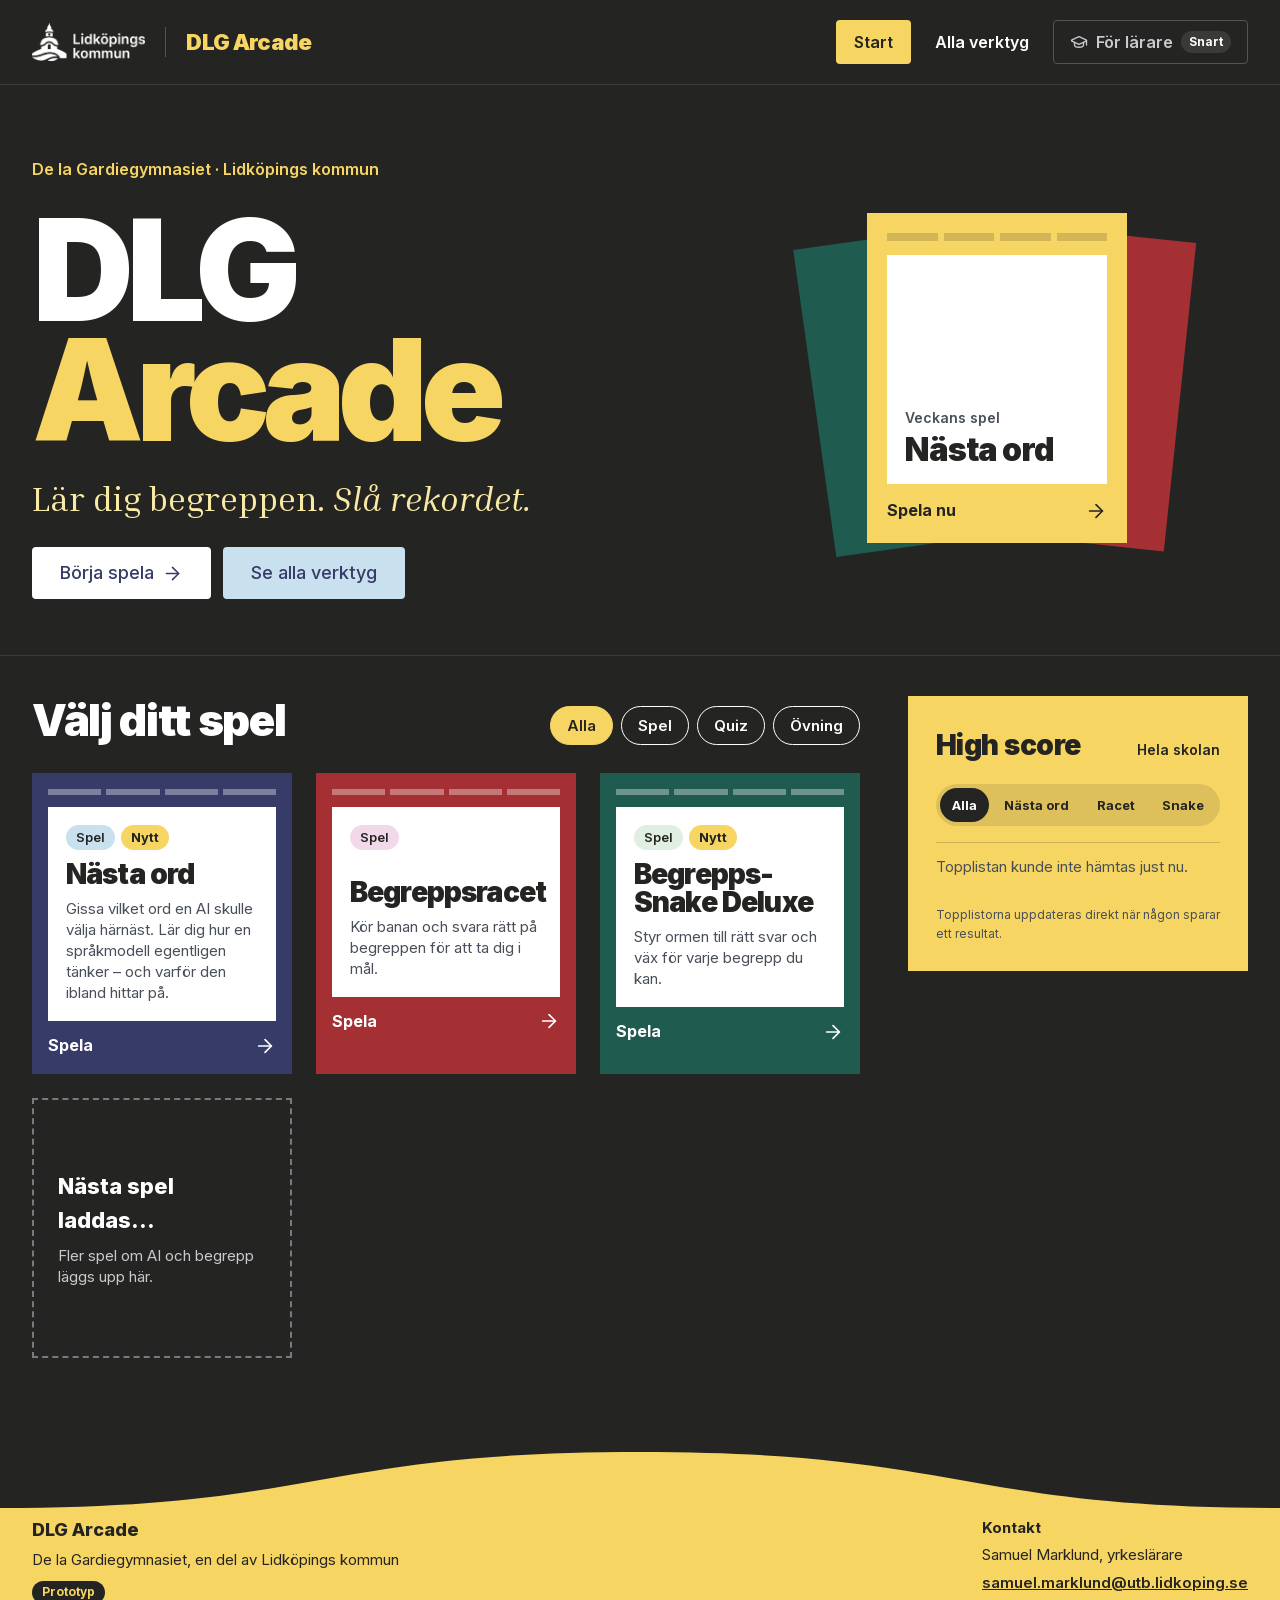
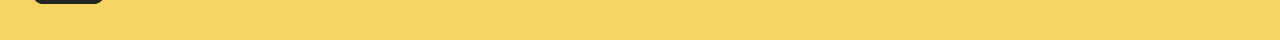
==== index.html @ 6b48fa92 "DLG Arcade – första prototypen (startsida, bibliotek, Nästa ord)" ====
<!doctype html>
<html lang="sv">
<head>
<meta charset="utf-8">
<meta name="viewport" content="width=device-width, initial-scale=1">
<title>DLG Arcade</title>
<meta name="description" content="Spel och övningar för elever på De la Gardiegymnasiet – lär dig begreppen och bli skickligare på AI.">
<link rel="icon" href="assets/img/favicon.svg" type="image/svg+xml">
<link rel="preload" href="assets/fonts/Inter-300-900-normal.woff2" as="font" type="font/woff2" crossorigin>
<link rel="stylesheet" href="assets/css/arcade.css">
</head>
<body>
<div class="page">
  <header class="site-header" id="site-header"></header>

  <main>
    <div class="wrap hero">
      <div class="hero-text">
        <div class="eyebrow">De la Gardiegymnasiet · Lidköpings kommun</div>
        <h1>DLG<br><span>Arcade</span></h1>
        <p class="tagline">Lär dig begreppen. <em>Slå rekordet.</em></p>
        <div class="actions">
          <a class="btn btn-inverse" id="play-featured" href="#">Börja spela <span id="arrow1"></span></a>
          <a class="btn btn-secondary" href="verktyg.html">Se alla verktyg</a>
        </div>
      </div>
      <div class="hero-art" aria-hidden="false">
        <div class="sheet s1"></div>
        <div class="sheet s2"></div>
        <a class="cassette" id="cassette" href="#">
          <div class="ticks"><span></span><span></span><span></span><span></span></div>
          <div class="label">
            <div class="kicker">Veckans spel</div>
            <div class="title" id="featured-title"></div>
          </div>
          <div class="go">Spela nu <span id="arrow2"></span></div>
        </a>
      </div>
    </div>

    <section class="band">
      <div class="wrap">
        <div class="picker">
          <div class="picker-head">
            <h2>Välj ditt spel</h2>
            <div class="chips" id="type-chips" role="group" aria-label="Filtrera på typ"></div>
          </div>
          <div class="grid" id="start-grid"></div>
          <div class="empty" id="start-empty" hidden>Det finns inga verktyg av den typen än.</div>
        </div>

        <aside class="scores" aria-labelledby="hs-title">
          <div class="scores-head">
            <h2 id="hs-title">High score</h2>
            <span>Hela skolan</span>
          </div>
          <div class="seg" id="lb-tabs" role="group" aria-label="Välj topplista"></div>
          <div class="rows" id="lb-rows" aria-live="polite"></div>
          <div class="note">Topplistorna uppdateras direkt när någon sparar ett resultat.</div>
        </aside>
      </div>
    </section>
  </main>

  <div id="site-footer"></div>
</div>

<script src="assets/js/arcade.js"></script>
<script>
renderChrome('start');

const featured = toolById(FEATURED_ID);
$('#featured-title').textContent = featured.title;
$('#play-featured').href = $('#cassette').href = 'spela.html?spel=' + featured.id;
$('#arrow1').outerHTML = icon('arrow-right', 21);
$('#arrow2').outerHTML = icon('arrow-right', 22);

/* Typfilter */
let type = 'Alla';
function renderGrid() {
  const list = TOOLS.filter(t => type === 'Alla' || t.type === type);
  const more = (type === 'Alla' || type === 'Spel') ? `<div class="more"><strong>Nästa spel laddas…</strong><span>Fler spel om AI och begrepp läggs upp här.</span></div>` : '';
  $('#start-grid').innerHTML = list.map(t => cardHTML(t)).join('') + more;
  $('#start-empty').hidden = list.length > 0;
  $('#type-chips').innerHTML = ['Alla', 'Spel', 'Quiz', 'Övning'].map(l =>
    `<button class="chip" aria-pressed="${l === type}" data-type="${l}">${l}</button>`).join('');
}
$('#type-chips').addEventListener('click', e => {
  const b = e.target.closest('[data-type]'); if (!b) return;
  type = b.dataset.type; renderGrid();
});
renderGrid();

/* Topplistor */
const LB_TABS = [['alla', 'Alla'], ...TOOLS.map(t => [t.id, t.id === 'racet' ? 'Racet' : t.id === 'snake' ? 'Snake' : t.short])];
let lbTab = 'alla';
const cache = {};
function loadTool(t) {
  if (!cache[t.id]) cache[t.id] = fetchTop(t, 5).catch(() => null);
  return cache[t.id];
}
async function renderLB() {
  $('#lb-tabs').innerHTML = LB_TABS.map(([id, l]) => `<button aria-pressed="${id === lbTab}" data-tab="${id}">${esc(l)}</button>`).join('');
  const box = $('#lb-rows');
  box.innerHTML = statusHTML('Hämtar resultat…');
  const tab = lbTab;
  if (tab === 'alla') {
    const all = await Promise.all(TOOLS.map(loadTool));
    if (tab !== lbTab) return;
    const ok = all.filter(Boolean);
    if (!ok.length) { box.innerHTML = statusHTML('Topplistan kunde inte hämtas just nu.'); return; }
    box.innerHTML = rowsHTML(ok.flat().sort((a, b) => b.score - a.score).slice(0, 5), true);
  } else {
    const rows = await loadTool(toolById(tab));
    if (tab !== lbTab) return;
    box.innerHTML = rows ? rowsHTML(rows, false) : statusHTML('Topplistan kunde inte hämtas just nu.');
  }
}
$('#lb-tabs').addEventListener('click', e => {
  const b = e.target.closest('[data-tab]'); if (!b) return;
  lbTab = b.dataset.tab; renderLB();
});
renderLB();
</script>
</body>
</html>
---- assets/css/arcade.css ----
/* DLG Arcade – byggd på Lidköpings kommuns designsystem (tokens nedan) */
@font-face{font-family:"Inria Serif";font-style:italic;font-weight:400;font-display:swap;src:url("../fonts/InriaSerif-400-italic.woff2") format("woff2");}
@font-face{font-family:"Inria Serif";font-style:normal;font-weight:400;font-display:swap;src:url("../fonts/InriaSerif-400-normal.woff2") format("woff2");}
@font-face{font-family:"Inria Serif";font-style:normal;font-weight:700;font-display:swap;src:url("../fonts/InriaSerif-700-normal.woff2") format("woff2");}
@font-face{font-family:"Inter";font-style:normal;font-weight:300 900;font-display:swap;src:url("../fonts/Inter-300-900-normal.woff2") format("woff2");}

:root{
  --lk-navy:#363B68; --lk-sky:#C9E0EE; --lk-lavender:#848AC4; --lk-slate:#484F59;
  --lk-forest:#205B4F; --lk-mint:#E1EFE3; --lk-red:#A43033; --lk-pink:#F1D9EA;
  --lk-yellow:#F7D563; --lk-cream:#F8EAA4; --lk-black:#242422; --lk-white:#fff;
  --lk-grey-500:#767B82; --lk-grey-300:#C8CACD; --lk-grey-200:#E3E4E6; --lk-grey-100:#F2F2F2;
  --line:#3a3a37; --line-2:#55554f; --panel:#31312e;
  --font-sans:"Inter",Arial,Helvetica,sans-serif;
  --font-serif:"Inria Serif",Georgia,serif;
  --ease:cubic-bezier(.2,0,0,1);
  --gutter:32px;
}
*{box-sizing:border-box}
html{-webkit-text-size-adjust:100%}
body{margin:0;background:var(--lk-black);color:#fff;font-family:var(--font-sans);font-size:17px;line-height:1.55;-webkit-font-smoothing:antialiased}
h1,h2,h3{margin:0;text-wrap:balance}
p{margin:0}
a{color:var(--lk-yellow)}
a:hover{color:var(--lk-cream)}
button{font:inherit}
button:focus-visible,input:focus-visible,select:focus-visible,a:focus-visible,[role="button"]:focus-visible{outline:3px solid var(--lk-yellow);outline-offset:2px}
input::placeholder{color:#9a9b9f}
select option{background:var(--lk-black);color:#fff}
.icon{display:inline-block;flex:none;vertical-align:middle}

.page{min-height:100vh;display:flex;flex-direction:column}
.wrap{max-width:1280px;margin:0 auto;padding-inline:var(--gutter);width:100%}
main{flex:1}

/* Header */
.site-header{position:sticky;top:0;z-index:10;background:var(--lk-black);border-bottom:1px solid var(--line)}
.site-header .wrap{min-height:84px;padding-block:12px;display:flex;align-items:center;justify-content:space-between;gap:16px 24px;flex-wrap:wrap}
.brand{display:flex;align-items:center;gap:20px;text-decoration:none;color:inherit}
.brand img{height:38px;width:auto;display:block}
.brand .divider{width:1px;height:30px;background:var(--line-2)}
.brand .name{font-weight:900;font-size:22px;letter-spacing:-.03em;color:var(--lk-yellow)}
.nav{display:flex;align-items:center;gap:6px;font-size:16px;font-weight:600;flex-wrap:wrap}
.nav a{text-decoration:none;color:#fff;border-radius:4px;padding:10px 18px}
.nav a:hover{background:#31312e;color:#fff}
.nav a[aria-current="page"]{background:var(--lk-yellow);color:var(--lk-black)}
.nav .soon{display:flex;align-items:center;gap:8px;padding:9px 16px;border:1px solid var(--line-2);border-radius:4px;color:var(--lk-grey-300)}
.pill-dark{font-size:12px;font-weight:700;background:var(--line);color:#fff;padding:2px 8px;border-radius:999px}

/* Buttons (designsystemets Button, lg) */
.btn{display:inline-flex;align-items:center;justify-content:center;gap:8px;height:52px;padding:0 26px;font-size:18px;font-weight:500;line-height:1;white-space:nowrap;border:2px solid transparent;border-radius:4px;cursor:pointer;text-decoration:none;transition:background 120ms var(--ease),border-color 120ms var(--ease)}
.btn-inverse{background:#fff;border-color:#fff;color:var(--lk-navy)}
.btn-inverse:hover{background:var(--lk-sky);border-color:var(--lk-sky);color:var(--lk-navy)}
.btn-secondary{background:var(--lk-sky);border-color:var(--lk-sky);color:var(--lk-navy)}
.btn-secondary:hover{background:#B6D4E6;border-color:#B6D4E6;color:var(--lk-navy)}
.btn-yellow{background:var(--lk-yellow);border-color:var(--lk-yellow);color:var(--lk-black);font-weight:700}
.btn-yellow:hover{background:var(--lk-cream);border-color:var(--lk-cream);color:var(--lk-black)}
.btn-md{height:44px;padding:0 20px;font-size:16px}

/* Hero */
.hero{padding-block:72px 56px;display:flex;flex-wrap:wrap;gap:48px;align-items:center}
.hero-text{flex:1.4 1 440px;display:flex;flex-direction:column;gap:28px}
.eyebrow{font-size:16px;font-weight:600;color:var(--lk-yellow)}
.hero h1{font-size:clamp(72px,11vw,140px);line-height:.86;font-weight:900;letter-spacing:-.055em}
.hero h1 span{color:var(--lk-yellow)}
.tagline{font-family:var(--font-serif);font-size:clamp(24px,3vw,34px);line-height:1.2;color:var(--lk-cream)}
.actions{display:flex;gap:12px;flex-wrap:wrap}
.hero-art{flex:1 1 340px;display:flex;justify-content:center;align-items:center;position:relative;height:380px}
.hero-art .sheet{position:absolute;width:240px;height:310px}
.hero-art .s1{background:var(--lk-forest);transform:rotate(-8deg) translateX(-64px)}
.hero-art .s2{background:var(--lk-red);transform:rotate(6deg) translateX(64px)}
.cassette{position:relative;width:260px;height:330px;background:var(--lk-yellow);color:var(--lk-black);display:flex;flex-direction:column;padding:20px;gap:14px;text-decoration:none;transition:transform 240ms var(--ease)}
.cassette:hover{transform:translateY(-6px);color:var(--lk-black)}
.ticks{display:flex;gap:6px}
.ticks span{flex:1;height:8px;background:rgba(36,36,34,.18)}
.cassette .label{flex:1;background:#fff;display:flex;flex-direction:column;justify-content:flex-end;padding:18px;gap:6px}
.cassette .kicker{font-size:14px;font-weight:600;color:var(--lk-slate)}
.cassette .title{font-size:32px;font-weight:900;line-height:1;letter-spacing:-.03em}
.cassette .go{font-weight:700;font-size:16px;display:flex;justify-content:space-between;align-items:center}

/* Sektion: välj spel + highscore */
.band{border-top:1px solid var(--line)}
.band .wrap{padding-block:40px 80px;display:flex;flex-wrap:wrap;gap:48px;align-items:flex-start}
.picker{flex:1 1 560px;display:flex;flex-direction:column;gap:28px;min-width:0}
.picker-head{display:flex;justify-content:space-between;align-items:flex-end;gap:20px;flex-wrap:wrap}
.picker-head h2{font-size:44px;font-weight:900;letter-spacing:-.03em;line-height:1.1}
.chips{display:flex;gap:8px;flex-wrap:wrap}
.chip{font-size:15px;font-weight:600;cursor:pointer;padding:7px 16px;border-radius:999px;background:transparent;color:#fff;border:1px solid #fff}
.chip[aria-pressed="true"]{background:var(--lk-yellow);color:var(--lk-black);border-color:var(--lk-yellow)}

.grid{display:grid;grid-template-columns:repeat(auto-fill,minmax(240px,1fr));gap:24px}
.grid.lib{grid-template-columns:repeat(auto-fill,minmax(280px,1fr))}
.card{color:var(--lk-black);padding:16px;display:flex;flex-direction:column;gap:12px;text-decoration:none;transition:transform 240ms var(--ease)}
.card:hover{transform:translateY(-6px);color:var(--lk-black)}
.card .ticks{gap:5px}
.card .ticks span{height:6px;background:rgba(255,255,255,.35)}
.card .label{background:#fff;padding:18px;display:flex;flex-direction:column;gap:10px;min-height:190px}
.lib .card .label{padding:20px;gap:12px;min-height:0}
.tags{display:flex;gap:6px;flex-wrap:wrap}
.tag{font-size:13px;font-weight:600;padding:3px 10px;border-radius:999px;line-height:1.5}
.tag.new{font-weight:700;background:var(--lk-yellow)}
.tag.grey{background:var(--lk-grey-100)}
.card .title{font-size:28px;font-weight:900;line-height:1;letter-spacing:-.03em;margin-top:auto}
.lib .card .title{font-size:30px;margin-top:24px}
.card .desc{font-size:15px;line-height:1.4;color:var(--lk-slate)}
.card .meta{display:flex;flex-direction:column;gap:6px;padding-top:12px;border-top:1px solid var(--lk-grey-200);font-size:14px;color:var(--lk-slate)}
.card .meta span{display:flex;gap:8px;align-items:center}
.card .go{display:flex;justify-content:space-between;align-items:center;color:#fff;font-weight:700;font-size:16px}
.card:hover .go .icon{transform:translateX(3px)}
.go .icon{transition:transform 200ms var(--ease)}
.more{border:2px dashed var(--lk-grey-500);padding:24px;display:flex;flex-direction:column;justify-content:center;gap:8px;color:var(--lk-grey-300);min-height:260px}
.more strong{font-size:22px;font-weight:800;color:#fff}
.more span{font-size:15px;line-height:1.4}
.empty{font-size:18px;color:var(--lk-grey-300)}

/* Highscore-panel */
.scores{flex:0 1 340px;min-width:280px;background:var(--lk-yellow);color:var(--lk-black);padding:28px;display:flex;flex-direction:column;gap:16px}
.scores-head{display:flex;justify-content:space-between;align-items:baseline;gap:8px}
.scores h2{font-size:28px;font-weight:900;letter-spacing:-.02em}
.scores-head span{font-size:14px;font-weight:600}
.seg{display:flex;gap:4px;background:rgba(36,36,34,.12);padding:4px;border-radius:999px}
.seg button{flex:1 1 auto;white-space:nowrap;font-size:13px;font-weight:700;cursor:pointer;border:none;border-radius:999px;padding:7px 8px;background:transparent;color:var(--lk-black)}
.seg button[aria-pressed="true"]{background:var(--lk-black);color:#fff}
.rows{display:flex;flex-direction:column}
.row{display:grid;grid-template-columns:40px minmax(0,1fr) auto;align-items:center;gap:12px;padding:12px 0;border-top:1px solid rgba(36,36,34,.2)}
.row .rank{font-family:var(--font-serif);font-size:30px;line-height:1;color:var(--lk-red)}
.row .who{display:flex;flex-direction:column;min-width:0}
.row .who b{font-weight:700;font-size:16px;overflow:hidden;text-overflow:ellipsis;white-space:nowrap}
.row .who small{font-size:13px;color:var(--lk-slate)}
.row .pts{font-weight:900;font-size:18px;font-variant-numeric:tabular-nums}
.scores .note{font-size:12px;color:var(--lk-slate)}
.rows .status{padding:12px 0;border-top:1px solid rgba(36,36,34,.2);font-size:15px;color:var(--lk-slate)}

/* Bibliotek */
.lib-page{padding-block:56px 80px;display:flex;flex-direction:column;gap:32px}
.page-title{display:flex;flex-direction:column;gap:12px}
.page-title h1{font-size:clamp(48px,7vw,88px);line-height:.9;font-weight:900;letter-spacing:-.05em}
.page-title h1 span{color:var(--lk-yellow)}
.page-title p{font-family:var(--font-serif);font-size:24px;color:var(--lk-cream)}
.filters{display:flex;flex-direction:column;gap:16px;padding:24px;background:var(--panel)}
.filter-row{display:flex;flex-wrap:wrap;gap:12px}
.search{flex:2 1 320px;display:flex;align-items:center;gap:10px;height:48px;padding:0 14px;background:var(--lk-black);border:1px solid var(--lk-grey-500);border-radius:4px}
.search input{flex:1;height:100%;border:none;outline:none;background:transparent;color:#fff;font:inherit;font-size:16px;min-width:0}
.search:focus-within{outline:3px solid var(--lk-yellow);outline-offset:2px}
.select{flex:1 1 200px;height:48px;padding:0 12px;background:var(--lk-black);color:#fff;border:1px solid var(--lk-grey-500);border-radius:4px;font:inherit;font-size:16px}
.filter-foot{display:flex;justify-content:space-between;align-items:center;gap:16px;flex-wrap:wrap}
.count{font-size:15px;color:var(--lk-grey-300)}
.no-hits{display:flex;flex-direction:column;gap:16px;align-items:flex-start;padding:40px 0}
.no-hits strong{font-size:28px;font-weight:800}

/* Spela */
.play-page{padding-block:32px 80px;display:flex;flex-direction:column;gap:24px}
.play-head{display:flex;justify-content:space-between;align-items:flex-end;gap:16px;flex-wrap:wrap}
.play-head .left{display:flex;flex-direction:column;gap:10px}
.back{font-size:15px;font-weight:600;color:var(--lk-yellow);text-decoration:none;display:flex;gap:6px;align-items:center}
.play-head h1{font-size:clamp(40px,5vw,64px);line-height:.95;font-weight:900;letter-spacing:-.04em}
.fullscreen{display:flex;gap:8px;align-items:center;font-weight:600;font-size:15px;color:#fff;text-decoration:none;padding:10px 16px;border:1px solid #fff;border-radius:4px}
.fullscreen:hover{color:var(--lk-yellow);border-color:var(--lk-yellow)}
.frame{padding:12px}
.frame iframe{display:block;width:100%;height:max(640px,78vh);border:none;background:#fff}
.about-row{display:flex;flex-wrap:wrap;gap:32px;align-items:flex-start}
.about{flex:1 1 420px;display:flex;flex-direction:column;gap:16px}
.about h2{font-size:28px;font-weight:900;letter-spacing:-.02em}
.about p{font-size:18px;line-height:1.5;color:var(--lk-grey-300);max-width:560px}
.about .facts{display:flex;gap:24px;flex-wrap:wrap;font-size:15px}
.about .facts span{display:flex;gap:8px;align-items:center}
.play-scores{flex:0 1 380px;padding:24px 28px;gap:6px}
.play-scores h2{font-size:24px;margin-bottom:8px}
.play-scores .row{padding:10px 0}
.play-scores .row .rank{font-size:28px}

/* Footer */
.wave{display:block;width:100%;height:70px}
.site-footer{background:var(--lk-yellow);color:var(--lk-black)}
.site-footer .wrap{padding-block:8px 36px;display:flex;justify-content:space-between;gap:24px;flex-wrap:wrap;font-size:15px}
.site-footer .col{display:flex;flex-direction:column;gap:4px}
.site-footer .big{font-weight:800;font-size:18px}
.site-footer a{color:var(--lk-black);font-weight:600}
.proto-badge{display:inline-block;margin-top:6px;font-size:12px;font-weight:700;background:var(--lk-black);color:var(--lk-yellow);padding:2px 10px;border-radius:999px;align-self:flex-start}

@media (max-width:720px){
  :root{--gutter:16px}
  .site-header{position:static}
  .site-header .wrap{min-height:0;padding-block:14px}
  .brand{gap:12px}
  .brand img{height:30px}
  .brand .name{font-size:19px}
  .nav a{padding:8px 12px}
  .nav .soon{padding:7px 12px}
  .hero{padding-block:40px 24px;gap:24px}
  .hero-text{flex-basis:100%}
  .hero-art{height:340px;flex-basis:100%}
  .hero-art .sheet{width:200px;height:270px}
  .hero-art .s1{transform:rotate(-8deg) translateX(-44px)}
  .hero-art .s2{transform:rotate(6deg) translateX(44px)}
  .cassette{width:230px;height:300px}
  .picker{flex-basis:100%}
  .picker-head h2{font-size:34px}
  .scores{flex-basis:100%;min-width:0;padding:22px}
  .lib-page{padding-block:32px 56px}
  .frame{padding:6px}
  .frame iframe{height:min(78vh,720px)}
  .about{flex-basis:100%}
  .play-scores{flex-basis:100%;min-width:0}
}
@media (prefers-reduced-motion:reduce){*{transition:none!important}}
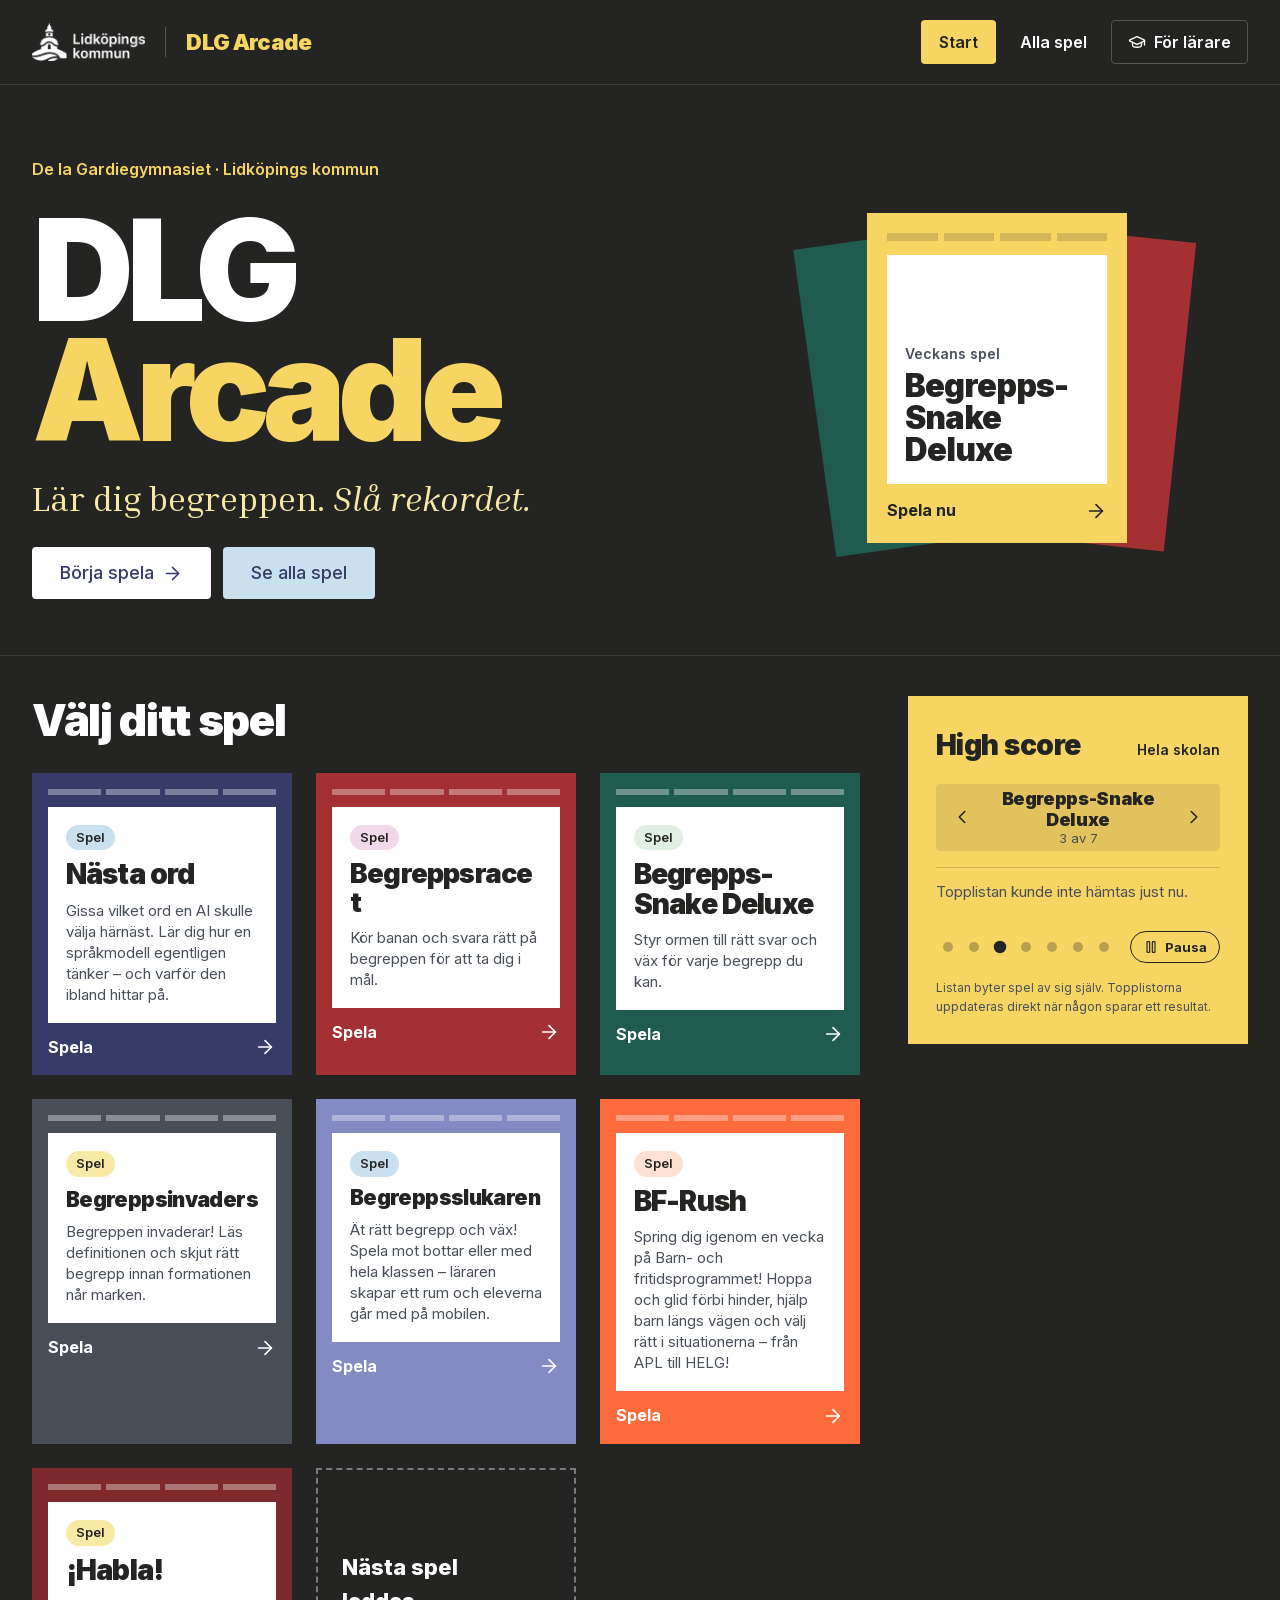
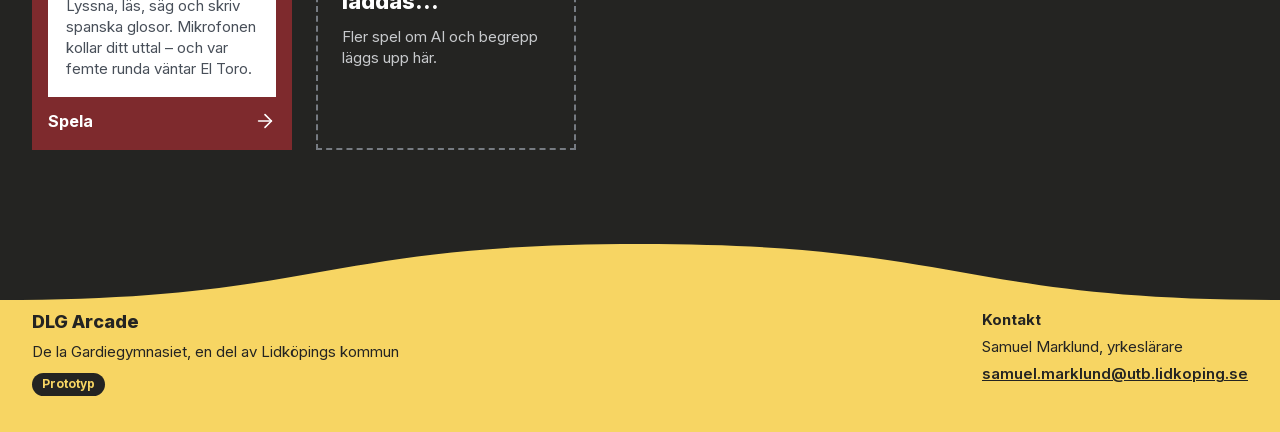
==== commit 6095d527: "Hubben: lärarsidan, bläddrande topplista och text som får plats - Startsidan: topplistan visar ett s" ====
--- a/index.html
+++ b/index.html
@@ -21,7 +21,7 @@
         <p class="tagline">Lär dig begreppen. <em>Slå rekordet.</em></p>
         <div class="actions">
           <a class="btn btn-inverse" id="play-featured" href="#">Börja spela <span id="arrow1"></span></a>
-          <a class="btn btn-secondary" href="verktyg.html">Se alla verktyg</a>
+          <a class="btn btn-secondary" href="verktyg.html">Se alla spel</a>
         </div>
       </div>
       <div class="hero-art" aria-hidden="false">
@@ -46,17 +46,25 @@
             <div class="chips" id="type-chips" role="group" aria-label="Filtrera på typ"></div>
           </div>
           <div class="grid" id="start-grid"></div>
-          <div class="empty" id="start-empty" hidden>Det finns inga verktyg av den typen än.</div>
+          <div class="empty" id="start-empty" hidden>Det finns inga spel av den typen än.</div>
         </div>
 
-        <aside class="scores" aria-labelledby="hs-title">
+        <aside class="scores" aria-labelledby="hs-title" id="lb">
           <div class="scores-head">
             <h2 id="hs-title">High score</h2>
             <span>Hela skolan</span>
           </div>
-          <div class="seg" id="lb-tabs" role="group" aria-label="Välj topplista"></div>
+          <div class="lb-nav">
+            <button class="lb-arrow" id="lb-prev" aria-label="Föregående spel"></button>
+            <a class="lb-game" id="lb-game" href="#"></a>
+            <button class="lb-arrow" id="lb-next" aria-label="Nästa spel"></button>
+          </div>
           <div class="rows" id="lb-rows" aria-live="polite"></div>
-          <div class="note">Topplistorna uppdateras direkt när någon sparar ett resultat.</div>
+          <div class="lb-foot">
+            <div class="lb-dots" id="lb-dots" role="group" aria-label="Välj spel"></div>
+            <button class="lb-pause" id="lb-pause"></button>
+          </div>
+          <div class="note">Listan byter spel av sig själv. Topplistorna uppdateras direkt när någon sparar ett resultat.</div>
         </aside>
       </div>
     </section>
@@ -69,21 +77,24 @@
 <script>
 renderChrome('start');
 
-const featured = toolById(FEATURED_ID);
+const featured = featuredTool();
 $('#featured-title').textContent = featured.title;
-$('#play-featured').href = $('#cassette').href = 'spela.html?spel=' + featured.id;
+fitText('#featured-title', 20);
+$('#play-featured').href = $('#cassette').href = playHref(featured);
 $('#arrow1').outerHTML = icon('arrow-right', 21);
 $('#arrow2').outerHTML = icon('arrow-right', 22);
 
-/* Typfilter */
+/* Typfilter – visas bara när det finns mer än en typ */
 let type = 'Alla';
 function renderGrid() {
   const list = TOOLS.filter(t => type === 'Alla' || t.type === type);
   const more = (type === 'Alla' || type === 'Spel') ? `<div class="more"><strong>Nästa spel laddas…</strong><span>Fler spel om AI och begrepp läggs upp här.</span></div>` : '';
   $('#start-grid').innerHTML = list.map(t => cardHTML(t)).join('') + more;
   $('#start-empty').hidden = list.length > 0;
-  $('#type-chips').innerHTML = ['Alla', 'Spel', 'Quiz', 'Övning'].map(l =>
+  $('#type-chips').hidden = TYPES.length < 2;
+  $('#type-chips').innerHTML = ['Alla', ...TYPES].map(l =>
     `<button class="chip" aria-pressed="${l === type}" data-type="${l}">${l}</button>`).join('');
+  fitText('#start-grid .card .title');
 }
 $('#type-chips').addEventListener('click', e => {
   const b = e.target.closest('[data-type]'); if (!b) return;
@@ -91,36 +102,49 @@
 });
 renderGrid();
 
-/* Topplistor */
-const LB_TABS = [['alla', 'Alla'], ...TOOLS.map(t => [t.id, t.id === 'racet' ? 'Racet' : t.id === 'snake' ? 'Snake' : t.short])];
-let lbTab = 'alla';
+/* Topplistor: ett spel i taget. Bläddrar själv var 7:e sekund, men står still när man
+   håller musen över listan, har fokus i den eller har tryckt på paus. */
+const LB_MS = 7000;
 const cache = {};
-function loadTool(t) {
-  if (!cache[t.id]) cache[t.id] = fetchTop(t, 5).catch(() => null);
-  return cache[t.id];
+const loadTool = t => cache[t.id] || (cache[t.id] = fetchTop(t, 5).catch(() => { delete cache[t.id]; return null; }));
+let lbIndex = Math.max(0, TOOLS.indexOf(featured));
+let lbPaused = matchMedia('(prefers-reduced-motion: reduce)').matches;
+let lbHold = false, lbTimer = null;
+
+async function renderLB() {
+  const t = TOOLS[lbIndex];
+  $('#lb-game').innerHTML = `<b>${esc(t.title)}</b><small>${lbIndex + 1} av ${TOOLS.length}</small>`;
+  $('#lb-game').href = playHref(t);
+  $('#lb-dots').innerHTML = TOOLS.map((x, i) =>
+    `<button data-i="${i}" aria-label="${esc(x.title)}" aria-pressed="${i === lbIndex}"></button>`).join('');
+  const box = $('#lb-rows');
+  if (!cache[t.id]) box.innerHTML = statusHTML('Hämtar resultat…');
+  const rows = await loadTool(t);
+  if (TOOLS[lbIndex] !== t) return;
+  box.innerHTML = rows ? rowsHTML(rows, false) : statusHTML('Topplistan kunde inte hämtas just nu.');
 }
-async function renderLB() {
-  $('#lb-tabs').innerHTML = LB_TABS.map(([id, l]) => `<button aria-pressed="${id === lbTab}" data-tab="${id}">${esc(l)}</button>`).join('');
-  const box = $('#lb-rows');
-  box.innerHTML = statusHTML('Hämtar resultat…');
-  const tab = lbTab;
-  if (tab === 'alla') {
-    const all = await Promise.all(TOOLS.map(loadTool));
-    if (tab !== lbTab) return;
-    const ok = all.filter(Boolean);
-    if (!ok.length) { box.innerHTML = statusHTML('Topplistan kunde inte hämtas just nu.'); return; }
-    box.innerHTML = rowsHTML(ok.flat().sort((a, b) => b.score - a.score).slice(0, 5), true);
-  } else {
-    const rows = await loadTool(toolById(tab));
-    if (tab !== lbTab) return;
-    box.innerHTML = rows ? rowsHTML(rows, false) : statusHTML('Topplistan kunde inte hämtas just nu.');
-  }
+function lbGo(i) { lbIndex = (i + TOOLS.length) % TOOLS.length; renderLB(); lbSchedule(); }
+function lbSchedule() {
+  clearTimeout(lbTimer);
+  $('#lb-pause').innerHTML = lbPaused ? icon('play', 16) + 'Bläddra själv' : icon('pause', 16) + 'Pausa';
+  $('#lb-pause').setAttribute('aria-pressed', lbPaused);
+  if (!lbPaused && !lbHold) lbTimer = setTimeout(() => lbGo(lbIndex + 1), LB_MS);
 }
-$('#lb-tabs').addEventListener('click', e => {
-  const b = e.target.closest('[data-tab]'); if (!b) return;
-  lbTab = b.dataset.tab; renderLB();
-});
+$('#lb-prev').innerHTML = icon('chevron-left', 22);
+$('#lb-next').innerHTML = icon('chevron-right', 22);
+$('#lb-prev').addEventListener('click', () => lbGo(lbIndex - 1));
+$('#lb-next').addEventListener('click', () => lbGo(lbIndex + 1));
+$('#lb-dots').addEventListener('click', e => { const b = e.target.closest('[data-i]'); if (b) lbGo(+b.dataset.i); });
+$('#lb-pause').addEventListener('click', () => { lbPaused = !lbPaused; lbSchedule(); });
+const lb = $('#lb');
+const hold = on => () => { lbHold = on; lbSchedule(); };
+lb.addEventListener('mouseenter', hold(true));
+lb.addEventListener('mouseleave', hold(false));
+lb.addEventListener('focusin', hold(true));
+lb.addEventListener('focusout', e => { if (!lb.contains(e.relatedTarget)) hold(false)(); });
+TOOLS.forEach(loadTool);   // hämta alla listor direkt, så att bläddringen inte väntar
 renderLB();
+lbSchedule();
 </script>
 </body>
 </html>
--- a/assets/css/arcade.css
+++ b/assets/css/arcade.css
@@ -16,6 +16,7 @@
   --gutter:32px;
 }
 *{box-sizing:border-box}
+[hidden]{display:none!important}
 html{-webkit-text-size-adjust:100%}
 body{margin:0;background:var(--lk-black);color:#fff;font-family:var(--font-sans);font-size:17px;line-height:1.55;-webkit-font-smoothing:antialiased}
 h1,h2,h3{margin:0;text-wrap:balance}
@@ -43,8 +44,8 @@
 .nav a{text-decoration:none;color:#fff;border-radius:4px;padding:10px 18px}
 .nav a:hover{background:#31312e;color:#fff}
 .nav a[aria-current="page"]{background:var(--lk-yellow);color:var(--lk-black)}
-.nav .soon{display:flex;align-items:center;gap:8px;padding:9px 16px;border:1px solid var(--line-2);border-radius:4px;color:var(--lk-grey-300)}
-.pill-dark{font-size:12px;font-weight:700;background:var(--line);color:#fff;padding:2px 8px;border-radius:999px}
+.nav .nav-teacher{display:flex;align-items:center;gap:8px;padding:9px 16px;border:1px solid var(--line-2)}
+.nav .nav-teacher[aria-current="page"]{border-color:var(--lk-yellow)}
 
 /* Buttons (designsystemets Button, lg) */
 .btn{display:inline-flex;align-items:center;justify-content:center;gap:8px;height:52px;padding:0 26px;font-size:18px;font-weight:500;line-height:1;white-space:nowrap;border:2px solid transparent;border-radius:4px;cursor:pointer;text-decoration:none;transition:background 120ms var(--ease),border-color 120ms var(--ease)}
@@ -55,6 +56,8 @@
 .btn-yellow{background:var(--lk-yellow);border-color:var(--lk-yellow);color:var(--lk-black);font-weight:700}
 .btn-yellow:hover{background:var(--lk-cream);border-color:var(--lk-cream);color:var(--lk-black)}
 .btn-md{height:44px;padding:0 20px;font-size:16px}
+.btn-dark{background:var(--lk-black);border-color:var(--lk-black);color:#fff;margin-top:12px;align-self:flex-start}
+.btn-dark:hover{background:var(--lk-slate);border-color:var(--lk-slate);color:#fff}
 
 /* Hero */
 .hero{padding-block:72px 56px;display:flex;flex-wrap:wrap;gap:48px;align-items:center}
@@ -64,7 +67,7 @@
 .hero h1 span{color:var(--lk-yellow)}
 .tagline{font-family:var(--font-serif);font-size:clamp(24px,3vw,34px);line-height:1.2;color:var(--lk-cream)}
 .actions{display:flex;gap:12px;flex-wrap:wrap}
-.hero-art{flex:1 1 340px;display:flex;justify-content:center;align-items:center;position:relative;height:380px}
+.hero-art{flex:1 1 340px;min-width:0;display:flex;justify-content:center;align-items:center;position:relative;height:380px}
 .hero-art .sheet{position:absolute;width:240px;height:310px}
 .hero-art .s1{background:var(--lk-forest);transform:rotate(-8deg) translateX(-64px)}
 .hero-art .s2{background:var(--lk-red);transform:rotate(6deg) translateX(64px)}
@@ -74,7 +77,7 @@
 .ticks span{flex:1;height:8px;background:rgba(36,36,34,.18)}
 .cassette .label{flex:1;background:#fff;display:flex;flex-direction:column;justify-content:flex-end;padding:18px;gap:6px}
 .cassette .kicker{font-size:14px;font-weight:600;color:var(--lk-slate)}
-.cassette .title{font-size:32px;font-weight:900;line-height:1;letter-spacing:-.03em}
+.cassette .title{font-size:32px;font-weight:900;line-height:1;letter-spacing:-.03em;overflow-wrap:break-word}
 .cassette .go{font-weight:700;font-size:16px;display:flex;justify-content:space-between;align-items:center}
 
 /* Sektion: välj spel + highscore */
@@ -85,11 +88,13 @@
 .picker-head h2{font-size:44px;font-weight:900;letter-spacing:-.03em;line-height:1.1}
 .chips{display:flex;gap:8px;flex-wrap:wrap}
 .chip{font-size:15px;font-weight:600;cursor:pointer;padding:7px 16px;border-radius:999px;background:transparent;color:#fff;border:1px solid #fff}
-.chip[aria-pressed="true"]{background:var(--lk-yellow);color:var(--lk-black);border-color:var(--lk-yellow)}
+a.chip{text-decoration:none}
+a.chip:hover{color:var(--lk-yellow);border-color:var(--lk-yellow)}
+.chip[aria-pressed="true"],a.chip[aria-pressed="true"]:hover{background:var(--lk-yellow);color:var(--lk-black);border-color:var(--lk-yellow)}
 
 .grid{display:grid;grid-template-columns:repeat(auto-fill,minmax(240px,1fr));gap:24px}
 .grid.lib{grid-template-columns:repeat(auto-fill,minmax(280px,1fr))}
-.card{color:var(--lk-black);padding:16px;display:flex;flex-direction:column;gap:12px;text-decoration:none;transition:transform 240ms var(--ease)}
+.card{color:var(--lk-black);padding:16px;display:flex;flex-direction:column;gap:12px;text-decoration:none;transition:transform 240ms var(--ease);min-width:0}
 .card:hover{transform:translateY(-6px);color:var(--lk-black)}
 .card .ticks{gap:5px}
 .card .ticks span{height:6px;background:rgba(255,255,255,.35)}
@@ -99,11 +104,16 @@
 .tag{font-size:13px;font-weight:600;padding:3px 10px;border-radius:999px;line-height:1.5}
 .tag.new{font-weight:700;background:var(--lk-yellow)}
 .tag.grey{background:var(--lk-grey-100)}
-.card .title{font-size:28px;font-weight:900;line-height:1;letter-spacing:-.03em;margin-top:auto}
+/* Långa sammansatta ord (Begreppsinvaders) krymps av fitText() i arcade.js så att de får plats.
+   overflow-wrap är sista utvägen om ordet ändå är för långt. */
+.card .title{font-size:28px;font-weight:900;line-height:1.05;letter-spacing:-.03em;margin-top:auto;overflow-wrap:break-word}
 .lib .card .title{font-size:30px;margin-top:24px}
 .card .desc{font-size:15px;line-height:1.4;color:var(--lk-slate)}
+.card .hit{display:flex;gap:8px;align-items:flex-start;font-size:14px;line-height:1.35;font-weight:600;color:var(--lk-navy);background:var(--lk-sky);padding:8px 10px;border-radius:4px;overflow-wrap:anywhere}
+.card .hit .icon{margin-top:1px}
 .card .meta{display:flex;flex-direction:column;gap:6px;padding-top:12px;border-top:1px solid var(--lk-grey-200);font-size:14px;color:var(--lk-slate)}
-.card .meta span{display:flex;gap:8px;align-items:center}
+.card .meta span{display:flex;gap:8px;align-items:flex-start;overflow-wrap:anywhere}
+.card .meta .icon{margin-top:2px}
 .card .go{display:flex;justify-content:space-between;align-items:center;color:#fff;font-weight:700;font-size:16px}
 .card:hover .go .icon{transform:translateX(3px)}
 .go .icon{transition:transform 200ms var(--ease)}
@@ -117,16 +127,27 @@
 .scores-head{display:flex;justify-content:space-between;align-items:baseline;gap:8px}
 .scores h2{font-size:28px;font-weight:900;letter-spacing:-.02em}
 .scores-head span{font-size:14px;font-weight:600}
-.seg{display:flex;gap:4px;background:rgba(36,36,34,.12);padding:4px;border-radius:999px}
-.seg button{flex:1 1 auto;white-space:nowrap;font-size:13px;font-weight:700;cursor:pointer;border:none;border-radius:999px;padding:7px 8px;background:transparent;color:var(--lk-black)}
-.seg button[aria-pressed="true"]{background:var(--lk-black);color:#fff}
+.lb-nav{display:grid;grid-template-columns:44px minmax(0,1fr) 44px;align-items:center;gap:8px;background:rgba(36,36,34,.1);border-radius:4px;padding:4px}
+.lb-arrow{width:44px;height:44px;display:flex;align-items:center;justify-content:center;border:none;border-radius:4px;background:transparent;color:var(--lk-black);cursor:pointer}
+.lb-arrow:hover{background:rgba(36,36,34,.12)}
+.lb-game{display:flex;flex-direction:column;align-items:center;text-align:center;min-width:0;color:var(--lk-black);text-decoration:none;line-height:1.2}
+.lb-game:hover{color:var(--lk-black);text-decoration:underline}
+.lb-game b{font-size:18px;font-weight:900;letter-spacing:-.02em;overflow-wrap:anywhere}
+.lb-game small{font-size:13px;color:var(--lk-slate)}
+.lb-foot{display:flex;justify-content:space-between;align-items:center;gap:12px;flex-wrap:wrap}
+.lb-dots{display:flex;gap:2px;flex-wrap:wrap}
+.lb-dots button{width:24px;height:24px;padding:0;border:none;background:transparent;cursor:pointer;display:flex;align-items:center;justify-content:center}
+.lb-dots button::before{content:"";width:10px;height:10px;border-radius:50%;background:rgba(36,36,34,.3);transition:transform 160ms var(--ease)}
+.lb-dots button[aria-pressed="true"]::before{background:var(--lk-black);transform:scale(1.25)}
+.lb-pause{display:flex;align-items:center;gap:6px;font-size:13px;font-weight:700;border:1px solid var(--lk-black);border-radius:999px;background:transparent;color:var(--lk-black);padding:5px 12px;cursor:pointer}
+.lb-pause:hover{background:rgba(36,36,34,.1)}
 .rows{display:flex;flex-direction:column}
 .row{display:grid;grid-template-columns:40px minmax(0,1fr) auto;align-items:center;gap:12px;padding:12px 0;border-top:1px solid rgba(36,36,34,.2)}
 .row .rank{font-family:var(--font-serif);font-size:30px;line-height:1;color:var(--lk-red)}
 .row .who{display:flex;flex-direction:column;min-width:0}
 .row .who b{font-weight:700;font-size:16px;overflow:hidden;text-overflow:ellipsis;white-space:nowrap}
 .row .who small{font-size:13px;color:var(--lk-slate)}
-.row .pts{font-weight:900;font-size:18px;font-variant-numeric:tabular-nums}
+.row .pts{font-weight:900;font-size:18px;font-variant-numeric:tabular-nums;white-space:nowrap}
 .scores .note{font-size:12px;color:var(--lk-slate)}
 .rows .status{padding:12px 0;border-top:1px solid rgba(36,36,34,.2);font-size:15px;color:var(--lk-slate)}
 
@@ -138,10 +159,10 @@
 .page-title p{font-family:var(--font-serif);font-size:24px;color:var(--lk-cream)}
 .filters{display:flex;flex-direction:column;gap:16px;padding:24px;background:var(--panel)}
 .filter-row{display:flex;flex-wrap:wrap;gap:12px}
-.search{flex:2 1 320px;display:flex;align-items:center;gap:10px;height:48px;padding:0 14px;background:var(--lk-black);border:1px solid var(--lk-grey-500);border-radius:4px}
+.search{flex:2 1 min(320px,100%);min-width:0;display:flex;align-items:center;gap:10px;height:48px;padding:0 14px;background:var(--lk-black);border:1px solid var(--lk-grey-500);border-radius:4px}
 .search input{flex:1;height:100%;border:none;outline:none;background:transparent;color:#fff;font:inherit;font-size:16px;min-width:0}
 .search:focus-within{outline:3px solid var(--lk-yellow);outline-offset:2px}
-.select{flex:1 1 200px;height:48px;padding:0 12px;background:var(--lk-black);color:#fff;border:1px solid var(--lk-grey-500);border-radius:4px;font:inherit;font-size:16px}
+.select{flex:1 1 200px;min-width:0;max-width:100%;height:48px;padding:0 12px;background:var(--lk-black);color:#fff;border:1px solid var(--lk-grey-500);border-radius:4px;font:inherit;font-size:16px}
 .filter-foot{display:flex;justify-content:space-between;align-items:center;gap:16px;flex-wrap:wrap}
 .count{font-size:15px;color:var(--lk-grey-300)}
 .no-hits{display:flex;flex-direction:column;gap:16px;align-items:flex-start;padding:40px 0}
@@ -152,7 +173,8 @@
 .play-head{display:flex;justify-content:space-between;align-items:flex-end;gap:16px;flex-wrap:wrap}
 .play-head .left{display:flex;flex-direction:column;gap:10px}
 .back{font-size:15px;font-weight:600;color:var(--lk-yellow);text-decoration:none;display:flex;gap:6px;align-items:center}
-.play-head h1{font-size:clamp(40px,5vw,64px);line-height:.95;font-weight:900;letter-spacing:-.04em}
+.play-head h1{font-size:clamp(36px,5vw,64px);line-height:.95;font-weight:900;letter-spacing:-.04em;overflow-wrap:break-word}
+.play-head .left{min-width:0}
 .fullscreen{display:flex;gap:8px;align-items:center;font-weight:600;font-size:15px;color:#fff;text-decoration:none;padding:10px 16px;border:1px solid #fff;border-radius:4px}
 .fullscreen:hover{color:var(--lk-yellow);border-color:var(--lk-yellow)}
 .frame{padding:12px}
@@ -162,11 +184,62 @@
 .about h2{font-size:28px;font-weight:900;letter-spacing:-.02em}
 .about p{font-size:18px;line-height:1.5;color:var(--lk-grey-300);max-width:560px}
 .about .facts{display:flex;gap:24px;flex-wrap:wrap;font-size:15px}
-.about .facts span{display:flex;gap:8px;align-items:center}
+.about .facts span{display:flex;gap:8px;align-items:flex-start;overflow-wrap:anywhere}
+.banlist{display:flex;flex-direction:column;gap:10px;padding-top:8px}
+.banlist h3{font-size:18px;font-weight:800}
 .play-scores{flex:0 1 380px;padding:24px 28px;gap:6px}
 .play-scores h2{font-size:24px;margin-bottom:8px}
 .play-scores .row{padding:10px 0}
 .play-scores .row .rank{font-size:28px}
+
+/* Lärarsidan */
+.teach-page{padding-block:56px 80px;display:flex;flex-direction:column;gap:40px}
+.teach-toc{display:flex;flex-wrap:wrap;gap:8px}
+.teach-toc a{font-size:15px;font-weight:600;color:#fff;text-decoration:none;padding:7px 14px;border:1px solid var(--line-2);border-radius:999px}
+.teach-toc a:hover{border-color:var(--lk-yellow);color:var(--lk-yellow)}
+.teach-block{display:flex;flex-direction:column;gap:20px;padding:28px;background:var(--panel);scroll-margin-top:100px;min-width:0}
+.teach-head{display:flex;flex-direction:column;gap:8px;max-width:720px}
+.teach-head h2{font-size:clamp(28px,4vw,40px);font-weight:900;letter-spacing:-.03em;line-height:1.1}
+.teach-head p{font-size:17px;color:var(--lk-grey-300)}
+.teach-block > .btn{align-self:flex-start}
+.share{display:flex;flex-wrap:wrap;gap:32px;align-items:flex-start}
+.share-form{flex:1 1 360px;display:flex;flex-direction:column;gap:16px;min-width:0}
+.field{display:flex;flex-direction:column;gap:6px;border:none;margin:0;padding:0;min-width:0}
+.field > span,.field legend{font-size:14px;font-weight:700;color:var(--lk-grey-300);padding:0;margin-bottom:6px}
+.field .select{flex:none;width:100%}
+.check{display:flex;gap:10px;align-items:center;font-size:15px;cursor:pointer}
+.check input{width:20px;height:20px;accent-color:var(--lk-yellow)}
+.link-row{display:flex;gap:8px;flex-wrap:wrap}
+.link-row .select{flex:1 1 240px;width:auto;min-width:0;font-size:14px;color:var(--lk-cream)}
+.hint{font-size:14px;color:var(--lk-mint);min-height:1.4em}
+.share-qr{flex:0 0 auto;display:flex;flex-direction:column;gap:12px;align-items:center}
+.share-qr canvas{width:240px;height:240px;background:#fff;border-radius:4px;image-rendering:pixelated}
+.steps{margin:0;padding-left:24px;display:flex;flex-direction:column;gap:10px;max-width:720px}
+.steps li{padding-left:4px}
+.note-text{font-size:15px;color:var(--lk-grey-300);max-width:720px}
+.ban-groups{display:grid;grid-template-columns:repeat(auto-fill,minmax(min(300px,100%),1fr));gap:24px}
+.ban-group{display:flex;flex-direction:column;gap:8px;min-width:0}
+.ban-group h3{font-size:18px;font-weight:800;color:var(--lk-yellow)}
+.ban{background:var(--lk-black);border:1px solid var(--line-2);border-radius:4px}
+.ban summary{display:flex;justify-content:space-between;align-items:baseline;gap:12px;padding:12px 14px;cursor:pointer;list-style:none}
+.ban summary::-webkit-details-marker{display:none}
+.ban summary b{overflow-wrap:anywhere}
+.ban summary span{font-size:13px;color:var(--lk-grey-300);white-space:nowrap}
+.ban summary::after{content:"+";font-weight:700;color:var(--lk-yellow)}
+.ban[open] summary::after{content:"–"}
+.ban dl{margin:0;padding:0 14px;display:flex;flex-direction:column;gap:8px;font-size:14px}
+.ban dt{font-weight:700;overflow-wrap:anywhere}
+.ban dd{margin:0;color:var(--lk-grey-300);overflow-wrap:anywhere}
+.ban-play{padding:12px 14px;font-size:14px}
+.table-wrap{overflow-x:auto}
+.feat-table{width:100%;border-collapse:collapse;font-size:15px;min-width:560px}
+.feat-table th,.feat-table td{text-align:left;padding:10px 12px;border-bottom:1px solid var(--line-2);vertical-align:top}
+.feat-table thead th{font-size:13px;color:var(--lk-grey-300);font-weight:700}
+.qr-big{position:fixed;inset:0;z-index:50;background:rgba(36,36,34,.94);display:flex;flex-direction:column;align-items:center;justify-content:center;gap:20px;padding:24px}
+.qr-big canvas{width:min(80vh,90vw);height:min(80vh,90vw);max-width:640px;max-height:640px;background:#fff;image-rendering:pixelated}
+.qr-big-text{display:flex;flex-direction:column;align-items:center;text-align:center}
+.qr-big-text b{font-size:28px;font-weight:900}
+.qr-big-text span{color:var(--lk-cream)}
 
 /* Footer */
 .wave{display:block;width:100%;height:70px}
@@ -185,18 +258,32 @@
   .brand img{height:30px}
   .brand .name{font-size:19px}
   .nav a{padding:8px 12px}
-  .nav .soon{padding:7px 12px}
-  .hero{padding-block:40px 24px;gap:24px}
-  .hero-text{flex-basis:100%}
-  .hero-art{height:340px;flex-basis:100%}
-  .hero-art .sheet{width:200px;height:270px}
-  .hero-art .s1{transform:rotate(-8deg) translateX(-44px)}
-  .hero-art .s2{transform:rotate(6deg) translateX(44px)}
-  .cassette{width:230px;height:300px}
+  .nav .nav-teacher{padding:7px 12px}
+  /* Mobil: kort välkomstdel så att spelen syns direkt. Veckans spel blir en liten rad. */
+  .hero{padding-block:24px 20px;gap:16px}
+  .hero-text{flex-basis:100%;gap:16px}
+  .hero h1{font-size:clamp(52px,17vw,72px)}
+  .hero .actions{display:none}
+  .hero-art{height:auto;flex-basis:100%}
+  .hero-art .sheet{display:none}
+  .cassette{width:100%;height:auto;flex-direction:row;align-items:center;padding:12px;gap:12px}
+  .cassette .ticks{display:none}
+  .cassette .label{padding:10px 14px;gap:2px}
+  .cassette .title{font-size:24px}
+  .cassette .go{flex:none;font-size:15px;gap:6px}
   .picker{flex-basis:100%}
   .picker-head h2{font-size:34px}
   .scores{flex-basis:100%;min-width:0;padding:22px}
-  .lib-page{padding-block:32px 56px}
+  .lib-page,.teach-page{padding-block:32px 56px}
+  .teach-block{padding:20px 16px}
+  /* Tabellen blir ett kort per spel */
+  .feat-table{min-width:0}
+  .feat-table thead{display:none}
+  .feat-table tr{display:block;padding:12px 0;border-bottom:1px solid var(--line-2)}
+  .feat-table th,.feat-table td{display:block;padding:2px 0;border:none}
+  .feat-table th{font-size:18px}
+  .feat-table td::before{content:attr(data-label) ": ";color:var(--lk-grey-300)}
+  .qr-big canvas{width:min(60vh,90vw);height:min(60vh,90vw)}
   .frame{padding:6px}
   .frame iframe{height:min(78vh,720px)}
   .about{flex-basis:100%}
